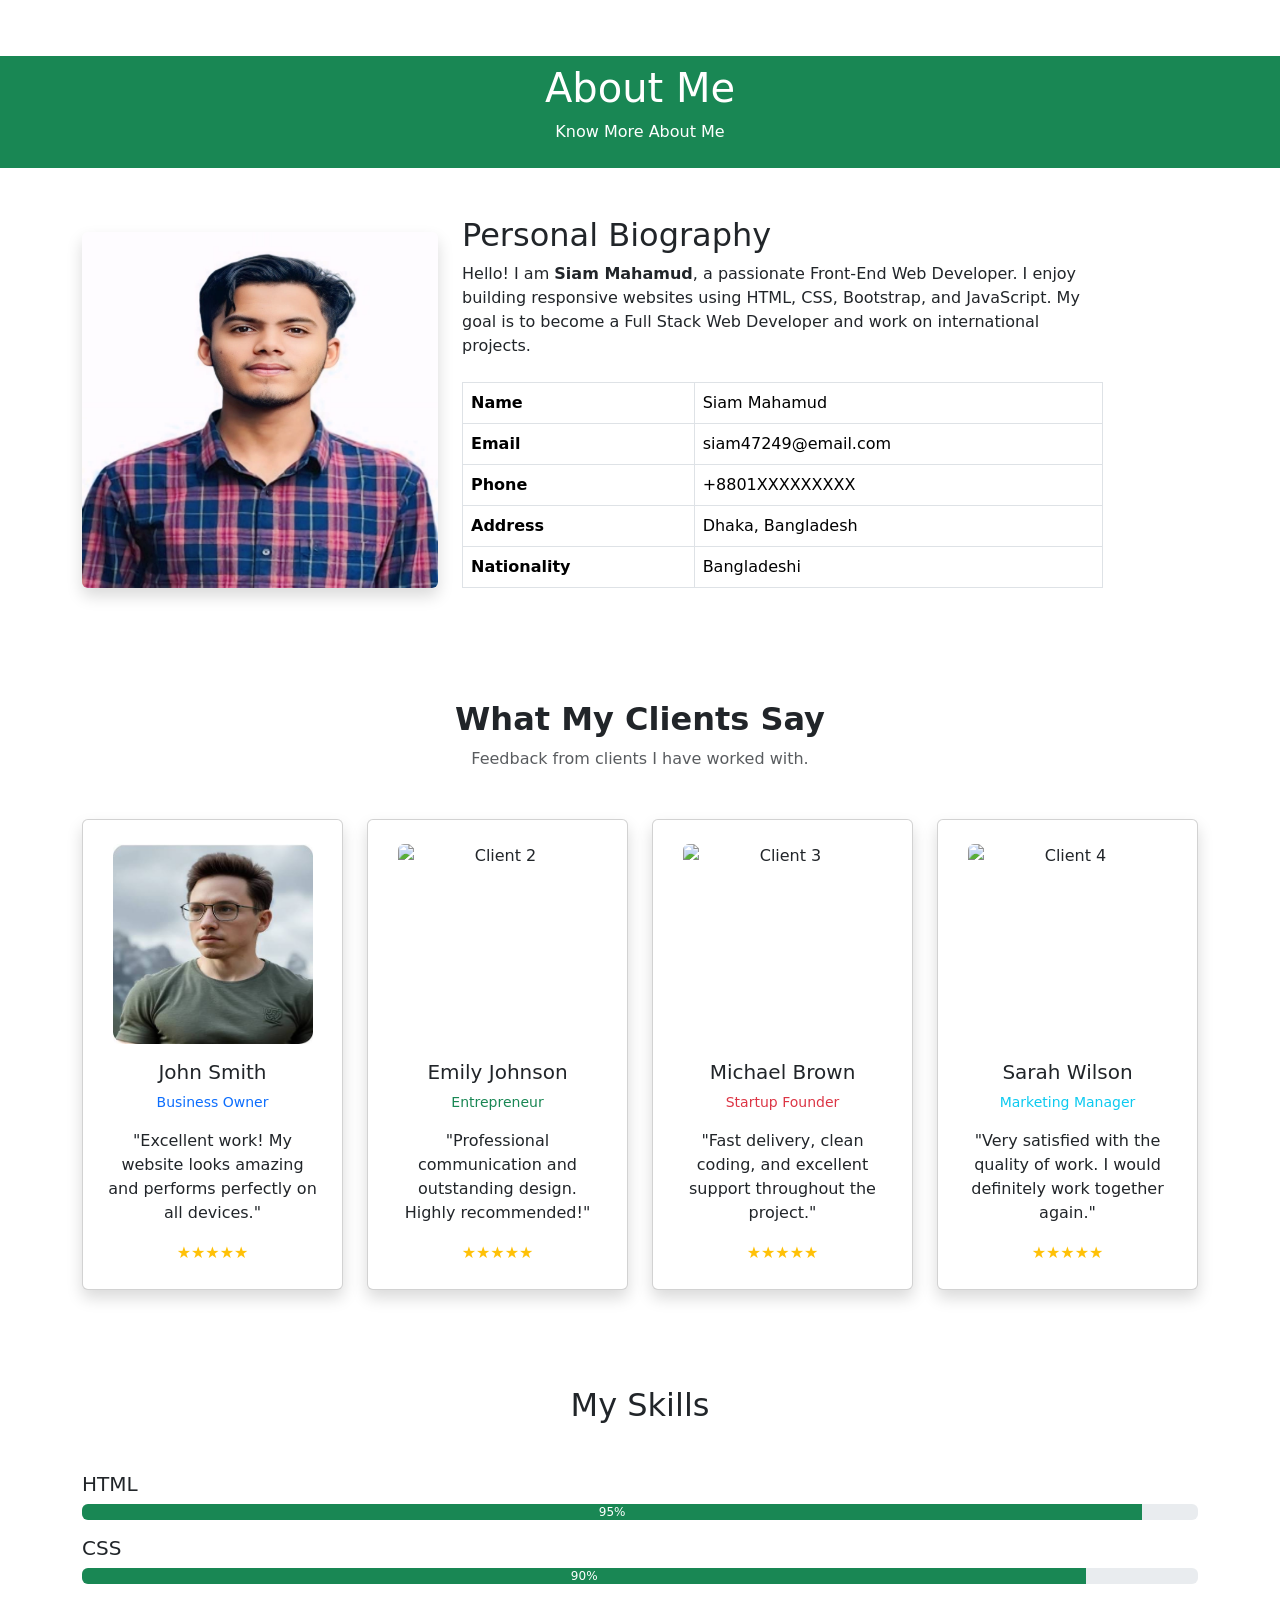
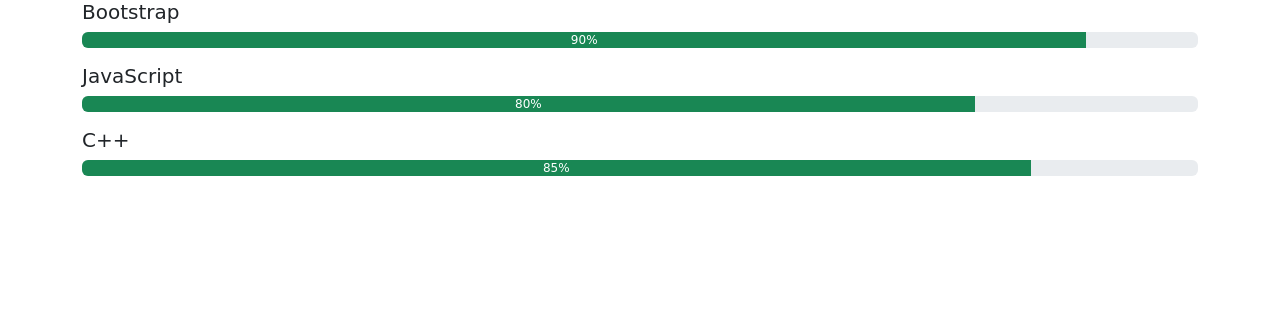
==== about.html @ 5c7c0acc "Rename About.html to about.html" ====
<!DOCTYPE html>
<html lang="en">

<head>
    <meta charset="UTF-8">
    <meta name="viewport" content="width=device-width, initial-scale=1.0">
    <title>About Me</title>

    <link href="https://cdn.jsdelivr.net/npm/bootstrap@5.3.7/dist/css/bootstrap.min.css" rel="stylesheet">

    <link rel="stylesheet" href="css/style.css">
</head>

<body>

<!-- Navbar -->

<nav class="navbar navbar-expand-lg navbar-dark">

<div class="container">

<a class="navbar-brand" href="index.html">Siam Portfolio</a>

<button class="navbar-toggler" data-bs-toggle="collapse" data-bs-target="#menu">

<span class="navbar-toggler-icon"></span>

</button>

<div class="collapse navbar-collapse" id="menu">

<ul class="navbar-nav ms-auto">

<li class="nav-item"><a class="nav-link" href="index.html">Home</a></li>

<li class="nav-item"><a class="nav-link active" href="about.html">About</a></li>

<li class="nav-item"><a class="nav-link" href="portfolio.html">Portfolio</a></li>

<li class="nav-item"><a class="nav-link" href="service.html">Services</a></li>

<li class="nav-item"><a class="nav-link" href="contact.html">Contact</a></li>

</ul>

</div>

</div>

</nav>

<!-- Page Title -->

<section class="bg-success text-white text-center py-2">

<div class="container">

<h1>About Me</h1>

<p>Know More About Me</p>

</div>

</section>

<!-- Biography -->

<section class="py-5">

<div class="container">

<div class="row align-items-center">

<div class="col-lg-4 ">

<img src="Image/profile.jpg.jpeg" class="img-fluid rounded shadow">

</div>

<div class="col-lg-7">

<h2>Personal Biography</h2>

<p>
Hello! I am <strong>Siam Mahamud</strong>, a passionate Front-End Web Developer.
I enjoy building responsive websites using HTML, CSS, Bootstrap, and JavaScript.
My goal is to become a Full Stack Web Developer and work on international projects.
</p>

<table class="table table-bordered mt-4">

<tr>
<th>Name</th>
<td>Siam Mahamud</td>
</tr>

<tr>
<th>Email</th>
<td>siam47249@email.com</td>
</tr>

<tr>
<th>Phone</th>
<td>+8801XXXXXXXXX</td>
</tr>

<tr>
<th>Address</th>
<td>Dhaka, Bangladesh</td>
</tr>

<tr>
<th>Nationality</th>
<td>Bangladeshi</td>
</tr>

</table>

</div>

</div>

</div>

</section>

<!-- Existing Clients -->

<section class="container py-5">

    <div class="text-center mb-5">
        <h2 class="fw-bold">What My Clients Say</h2>
        <p class="text-muted">
            Feedback from clients I have worked with.
        </p>
    </div>

    <div class="row g-4">

        <!-- Client 1 -->
        <div class="col-md-6 col-lg-3">

            <div class="card shadow h-100 text-center p-4">

                <img src="Image/client2.jpg"
                     class="rounded mx-auto mb-3"
                     width="200"
                     height="200"
                     alt="Client 1">

                <h5>John Smith</h5>

                <small class="text-primary">
                    Business Owner
                </small>

                <p class="mt-3">
                    "Excellent work! My website looks amazing and performs perfectly on all devices."
                </p>

                <div class="text-warning">
                    ★★★★★
                </div>

            </div>

        </div>

        <!-- Client 2 -->
        <div class="col-md-6 col-lg-3">

            <div class="card shadow h-100 text-center p-4">

                <img src="image/client4.jpg"
                     class="rounded mx-auto mb-3"
                     width="200"
                     height="200"
                     alt="Client 2">

                <h5>Emily Johnson</h5>

                <small class="text-success">
                    Entrepreneur
                </small>

                <p class="mt-3">
                    "Professional communication and outstanding design. Highly recommended!"
                </p>

                <div class="text-warning">
                    ★★★★★
                </div>

            </div>

        </div>

        <!-- Client 3 -->
        <div class="col-md-6 col-lg-3">

            <div class="card shadow h-100 text-center p-4">

                <img src="image/client3.jpg"
                     class="rounded mx-auto mb-3"
                     width="200"
                     height="200"
                     alt="Client 3">

                <h5>Michael Brown</h5>

                <small class="text-danger">
                    Startup Founder
                </small>

                <p class="mt-3">
                    "Fast delivery, clean coding, and excellent support throughout the project."
                </p>

                <div class="text-warning">
                    ★★★★★
                </div>

            </div>

        </div>

        <!-- Client 4 -->
        <div class="col-md-6 col-lg-3">

            <div class="card shadow h-100 text-center p-4">

                <img src="image/client1.jpg"
                     class="rounded mx-auto mb-3"
                     width="200"
                     height="200"
                     alt="Client 4">

                <h5>Sarah Wilson</h5>

                <small class="text-info">
                    Marketing Manager
                </small>

                <p class="mt-3">
                    "Very satisfied with the quality of work. I would definitely work together again."
                </p>

                <div class="text-warning">
                    ★★★★★
                </div>

            </div>

        </div>

    </div>

</section>

<!-- Skills -->

<section class="py-5">

<div class="container">

<h2 class="text-center mb-5">My Skills</h2>

<h5>HTML</h5>

<div class="progress mb-3">

<div class="progress-bar bg-success" style="width:95%">

95%

</div>

</div>

<h5>CSS</h5>

<div class="progress mb-3">

<div class="progress-bar bg-success" style="width:90%">

90%

</div>

</div>

<h5>Bootstrap</h5>

<div class="progress mb-3">

<div class="progress-bar bg-success" style="width:90%">

90%

</div>

</div>

<h5>JavaScript</h5>

<div class="progress mb-3">

<div class="progress-bar bg-success" style="width:80%">

80%

</div>

</div>

<h5>C++</h5>

<div class="progress mb-3">

<div class="progress-bar bg-success" style="width:85%">

85%

</div>

</div>

</div>

</section>

<!-- Footer -->

<footer class="text-center text-white p-4">

<p>© 2026 Siam Mahamud | All Rights Reserved</p>

</footer>

<script src="https://cdn.jsdelivr.net/npm/bootstrap@5.3.7/dist/js/bootstrap.bundle.min.js"></script>

</body>

</html>
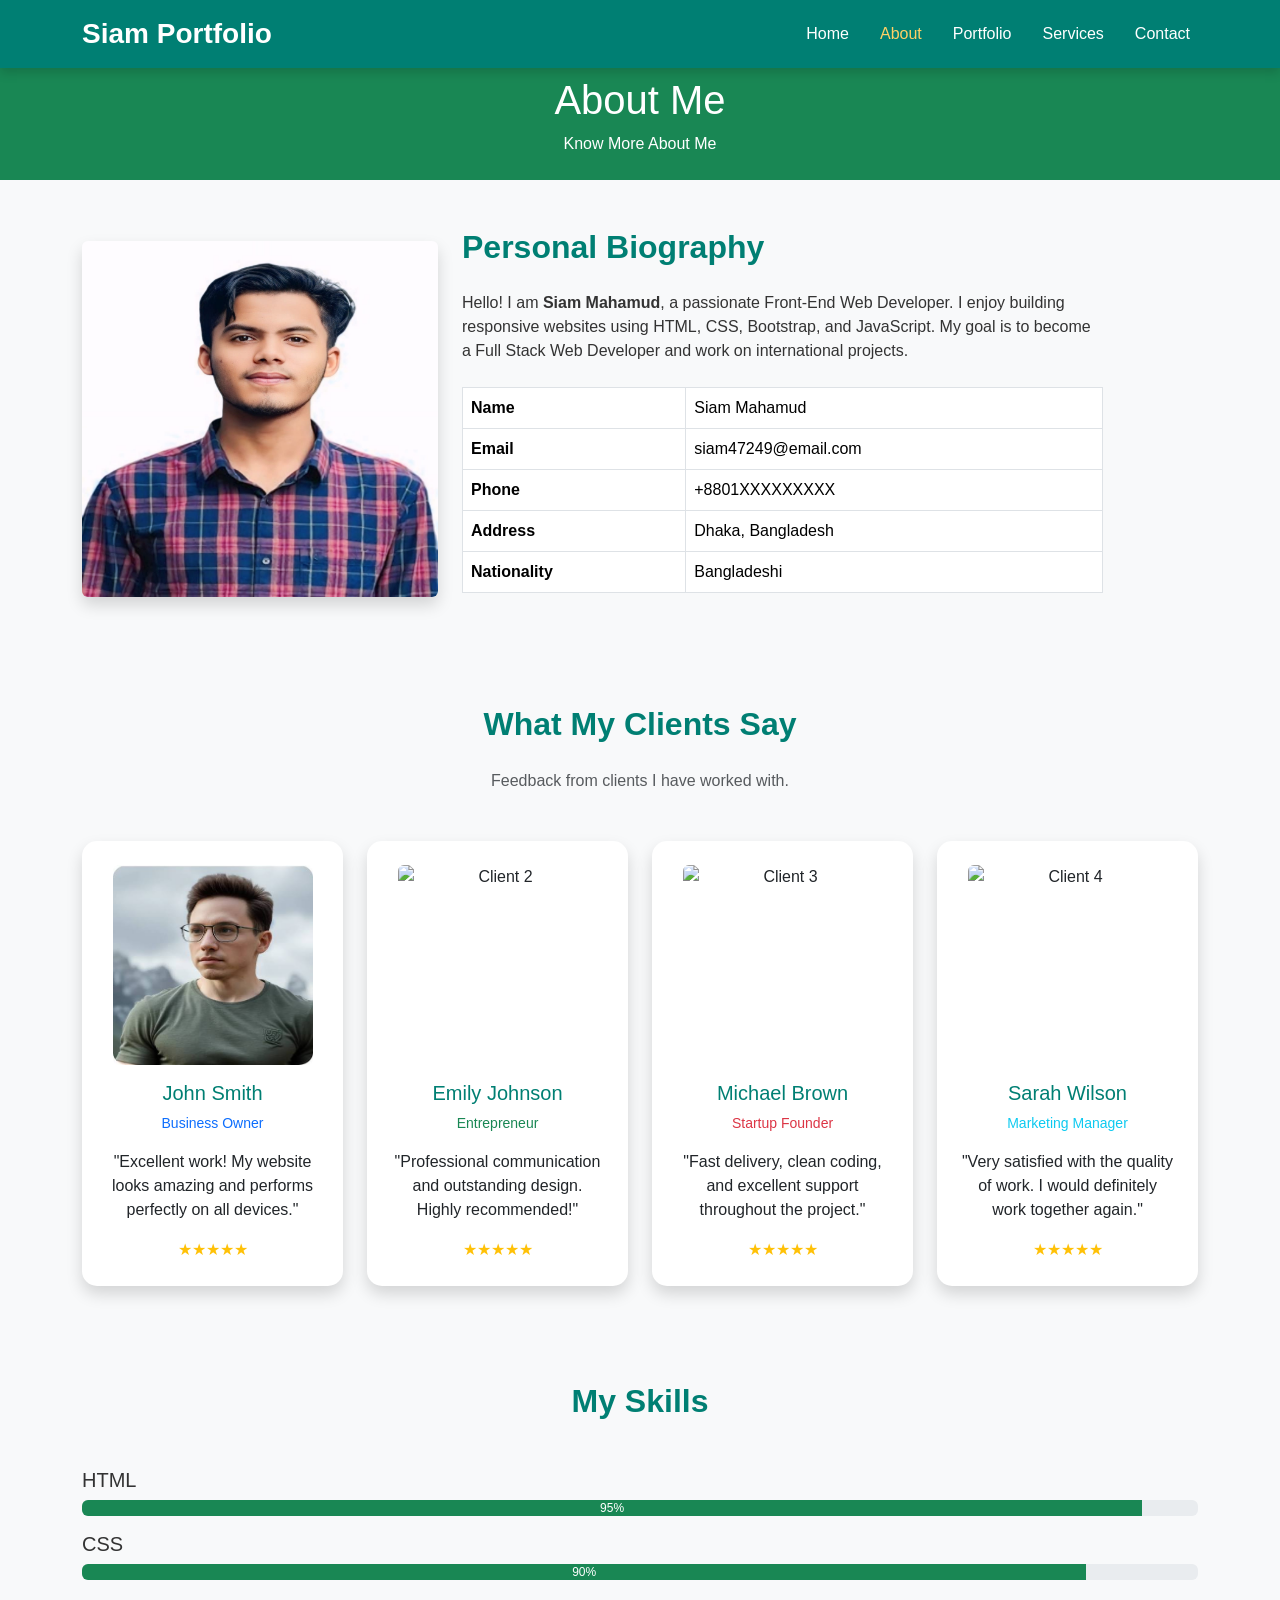
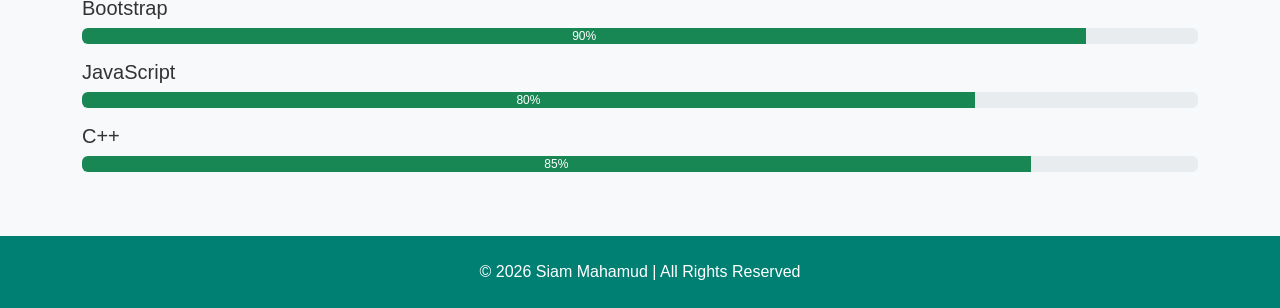
==== commit 04ba4185: "Update about.html" ====
--- a/about.html
+++ b/about.html
@@ -8,7 +8,7 @@
 
     <link href="https://cdn.jsdelivr.net/npm/bootstrap@5.3.7/dist/css/bootstrap.min.css" rel="stylesheet">
 
-    <link rel="stylesheet" href="css/style.css">
+    <link rel="stylesheet" href="Css/style.css">
 </head>
 
 <body>
--- a/Css/style.css
+++ b/Css/style.css
@@ -0,0 +1,289 @@
+
+
+
+*{
+    margin:0;
+    padding:0;
+    box-sizing:border-box;
+    font-family:'Poppins',sans-serif;
+}
+
+html{
+
+    scroll-behavior: smooth;
+}
+
+body{
+    background:#f8f9fa;
+    color:#333;
+;
+}
+
+                         /* NAVBAR */
+
+.navbar{
+    background:#007f73 !important;
+    box-shadow:0 5px 10px rgba(0,0,0,.15);
+}
+
+.navbar-brand{
+    font-size:28px;
+    font-weight:700;
+}
+
+.nav-link{
+    color:#fff !important;
+    margin-left:15px;
+    transition:.4s;
+}
+
+.nav-link:hover,
+.nav-link.active{
+    color:#ffd166 !important;
+}
+
+:root{
+    --bg-color:#fff;
+    ---snd-coloe:#d5fdf9;
+    --text-color:#000;
+    --main-color:#007f73;
+
+
+}
+
+.home-img img{
+    width:50vw;
+    border-radius: 100%;
+    box-shadow: 0 0 25px var(--main-color);
+    cursor: pointer;
+    animation-name: floatImage;
+    animation-duration: 4s;
+    animation-iteration-count: infinite;
+    animation-timing-function: ease-in-out;
+    transition: 0.4s ease;
+}
+.home-img img:hover{
+    box-shadow: 0 0 25px var(--main-color),
+                0 0 35px var(--main-color),  
+                0 0 45px var(--main-color);
+}
+
+@keyframes floatImage {
+    0%{
+        transform: translateY(0);
+    }
+    50%{
+        transform: translateY(-2.4rem);
+    }
+    100%{
+        transform: translateY(0);
+    }
+    
+}
+.home-content{
+    margin-left:  0rem;
+
+}
+.home-content h3{
+
+font-size: 1.2rem;
+font-weight: 700;
+
+}
+.home-content h3:nth-of-type(2){
+    margin-bottom: 2rem;
+}
+
+
+span{
+    color: var(--main-color);
+}
+.home-content h1{
+
+    font-size: 3rem;
+font-weight: 700;
+  line-height: 1.3;
+
+
+}
+.home-content p{
+    font-size: 1rem;
+}
+.social-media a{
+    display: inline-flex;
+    justify-content: center;
+    align-items: center;
+    width: 42px;
+    height: 42px;
+    background: transparent;
+    border: 0.2rem solid var(--main-color);
+    border-radius: 50%;
+    font-size: 2rem;
+    color: var(--main-color);
+    margin: 3rem 1.5rem, 3rem 0;
+    transition: 0.3s ease;
+}
+.social-media a:hover{
+    transform: scale(1.2) translateY(-10px);
+    background-color: var(--main-color);
+    color: var(--main-color);
+    box-shadow: 0 0 25px var(--main-color);
+}
+.btn{
+display: inline-block;
+padding: 1rem 2.8rem;
+background: var(--main-color);
+border-radius: 4rem;
+box-shadow: none;
+font-size: 1.6rem;
+color: var(--bg-color);
+letter-spacing: 0.1rem;
+font-weight: 600;
+transition: 0.3s ease;
+
+
+}
+
+.btn:hover{
+
+    box-shadow: 0 0 1.6rem;
+}
+
+
+.carousel-item img{
+    height:600px;
+    object-fit:cover;
+}
+
+.carousel-item::before{
+    content:'';
+    position:absolute;
+    width:100%;
+    height:100%;
+    background:rgba(0,0,0,.45);
+    top:0;
+    left:0;
+}
+                             /* ABOUT */
+
+section{
+    padding:80px 0;
+}
+
+section h2{
+    color:#007f73;
+    font-weight:700;
+    margin-bottom:25px;
+}
+.about img{
+    border-radius: 50%;
+
+    transition:.5s;
+}
+
+.about img:hover{
+    transform:scale(1.05);
+}
+
+
+
+.btn-success{
+    background:#007f73;
+    border:none;
+}
+
+.btn-success:hover{
+    background:#005f56;
+    transform:translateY(-3px);
+}
+
+
+.card{
+    border:none;
+    border-radius:15px;
+    transition:.4s;
+}
+
+.card:hover{
+    transform:translateY(-10px);
+    box-shadow:0 20px 40px rgba(0,0,0,.15);
+}
+
+.card i{
+    color:#007f73;
+}
+
+
+.card h4{
+    margin-top:15px;
+    color:#007f73;
+}
+
+
+.card h5{
+    color:#007f73;
+}
+
+
+
+footer{
+    background:#007f73;
+}
+
+footer p{
+    margin:0;
+    color:#fff;
+}
+
+
+img{
+    max-width:100%;
+}
+
+#map{
+    justify-content: center;
+    text-align: center;
+}
+
+@media(max-width:992px){
+
+.carousel-item img{
+height:450px;
+}
+
+}
+
+@media(max-width:768px){
+
+.carousel-item img{
+height:300px;
+}
+
+.navbar-brand{
+font-size:22px;
+}
+
+section{
+padding:60px 0;
+}
+
+h2{
+font-size:30px;
+}
+
+}
+
+@media(max-width:576px){
+
+.carousel-item img{
+height:230px;
+}
+
+.card{
+margin-bottom:20px;
+}
+
+}
+.home-row{
+    display: flex;
+}
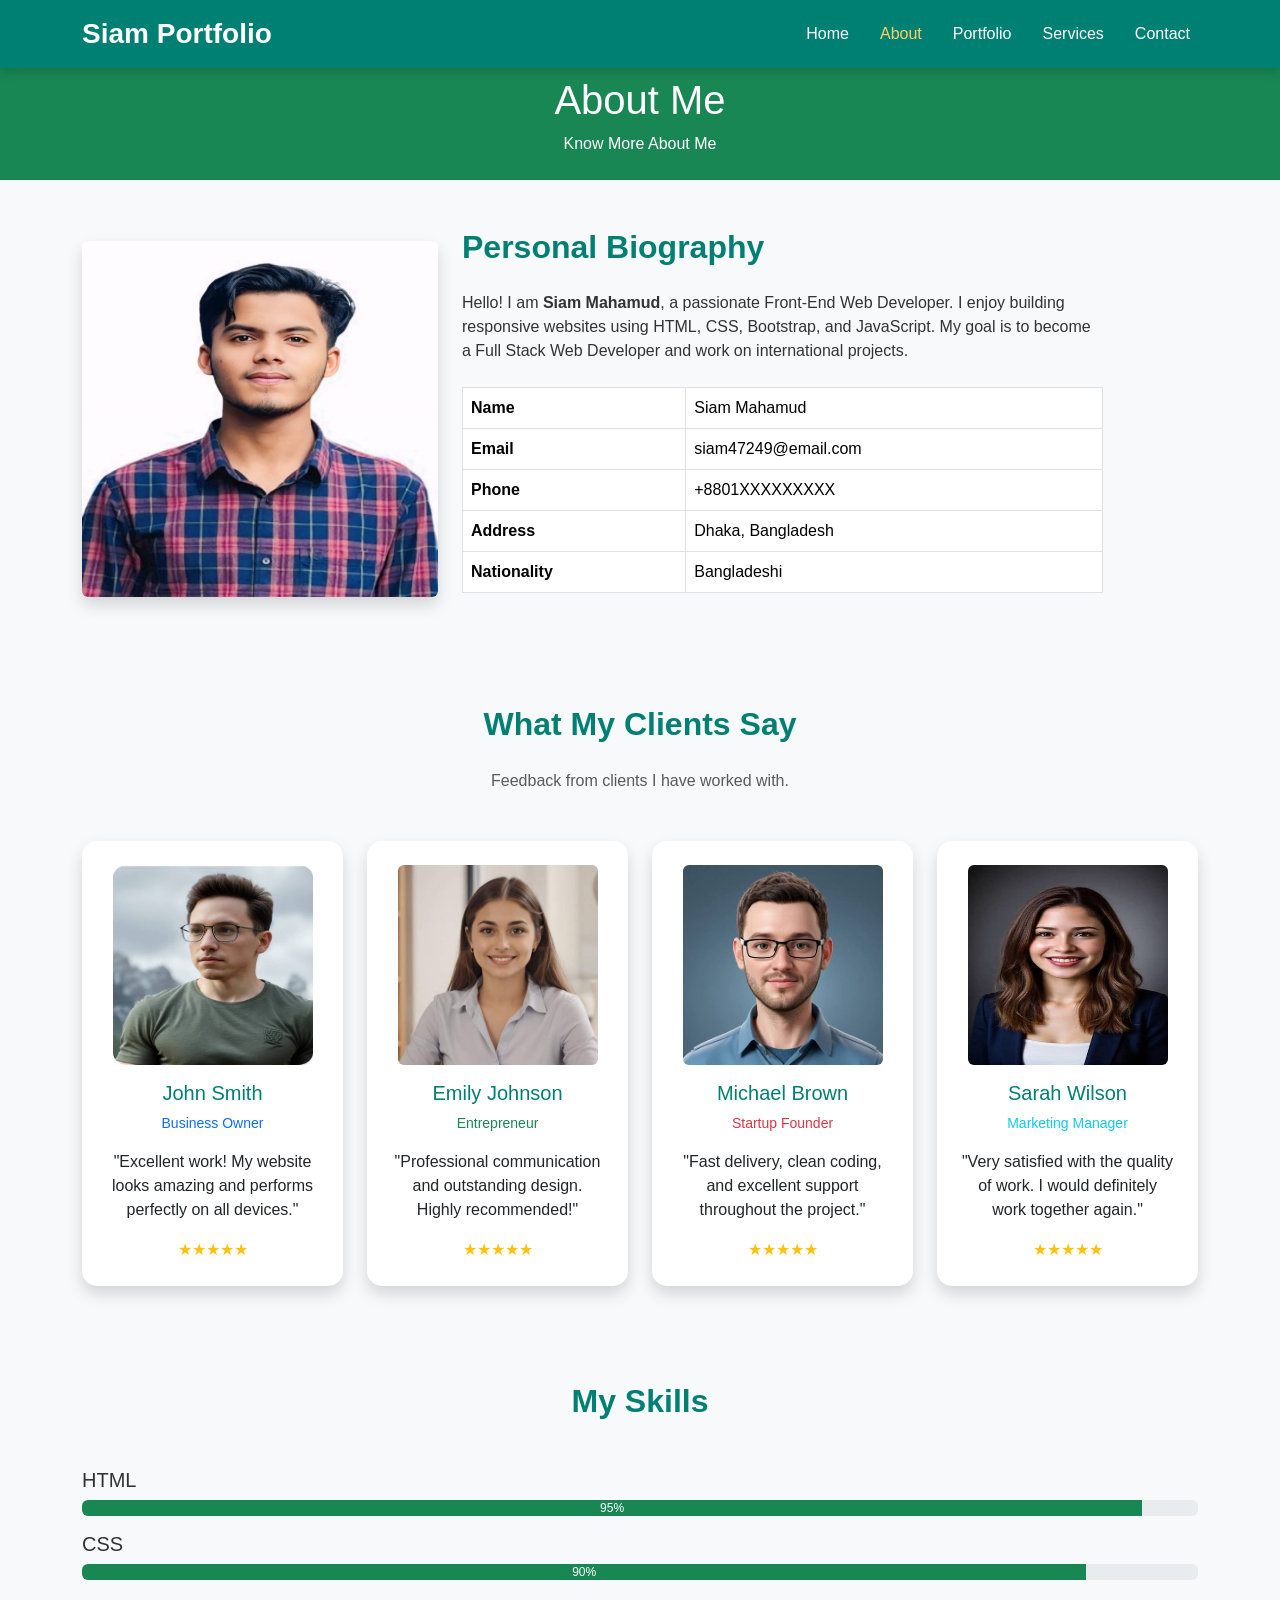
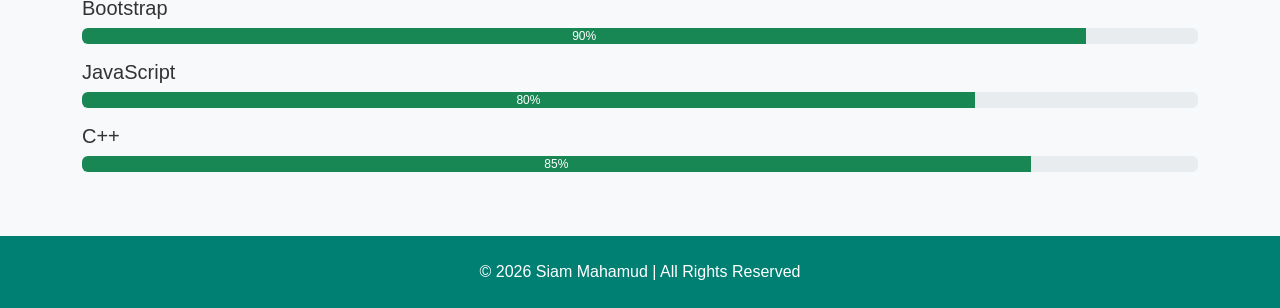
==== commit 7020c070: "Update about.html" ====
--- a/about.html
+++ b/about.html
@@ -171,7 +171,7 @@
 
             <div class="card shadow h-100 text-center p-4">
 
-                <img src="image/client4.jpg"
+                <img src="Image/client4.jpg"
                      class="rounded mx-auto mb-3"
                      width="200"
                      height="200"
@@ -200,7 +200,7 @@
 
             <div class="card shadow h-100 text-center p-4">
 
-                <img src="image/client3.jpg"
+                <img src="Image/client3.jpg"
                      class="rounded mx-auto mb-3"
                      width="200"
                      height="200"
@@ -229,7 +229,7 @@
 
             <div class="card shadow h-100 text-center p-4">
 
-                <img src="image/client1.jpg"
+                <img src="Image/client1.jpg"
                      class="rounded mx-auto mb-3"
                      width="200"
                      height="200"
